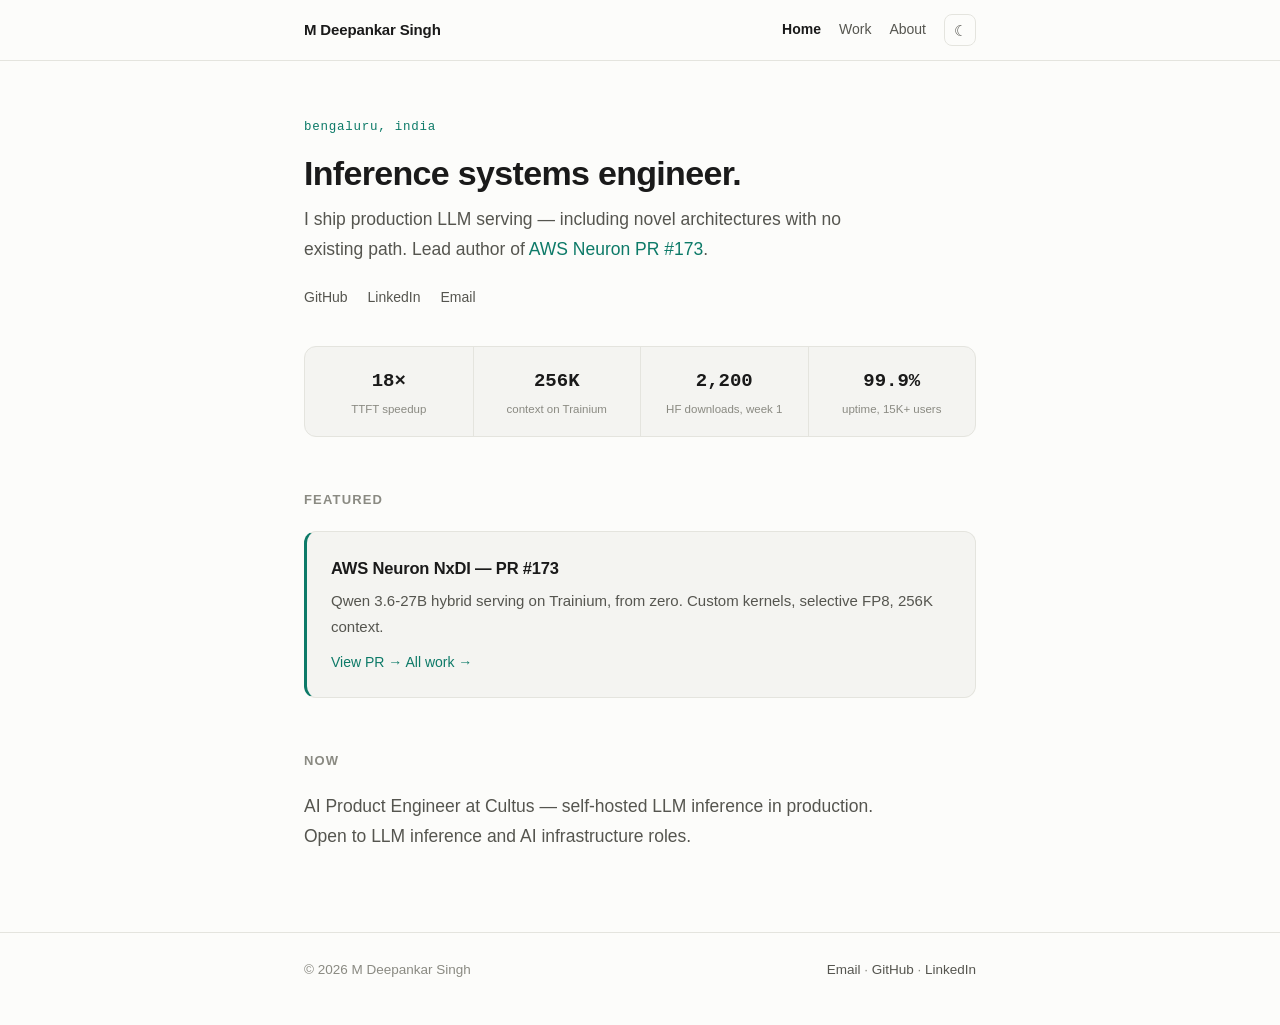
==== index.html @ c14ee19c "Add files via upload" ====
<!DOCTYPE html>
<html lang="en">
<head>
<meta charset="UTF-8">
<meta name="viewport" content="width=device-width, initial-scale=1.0">
<title>M Deepankar Singh — Inference Systems Engineer</title>
<meta name="description" content="Inference systems engineer. Production LLM serving on AWS Trainium and NVIDIA GPUs.">
<link rel="stylesheet" href="styles.css">
<script src="theme.js"></script>
</head>
<body>

<nav>
  <div class="nav-inner">
    <a class="nav-name" href="index.html">M Deepankar Singh</a>
    <div class="nav-links">
      <a href="index.html" class="active">Home</a>
      <a href="work.html">Work</a>
      <a href="about.html">About</a>
      <button id="theme-toggle" type="button" aria-label="Toggle theme">☾</button>
    </div>
  </div>
</nav>

<main>
  <div class="wrap">

    <div class="section">
      <div class="kicker">bengaluru, india</div>
      <h1>Inference systems engineer.</h1>
      <p class="lede">
        I ship production LLM serving — including novel architectures with no existing path.
        Lead author of <a href="https://github.com/aws-neuron/neuronx-distributed-inference/pull/173" target="_blank" rel="noopener">AWS Neuron PR #173</a>.
      </p>
      <div class="contact-row">
        <a href="https://github.com/m-deepankar-singh" target="_blank" rel="noopener">GitHub</a>
        <a href="https://linkedin.com/in/m-deepankar-singh" target="_blank" rel="noopener">LinkedIn</a>
        <a href="mailto:singh.deepankar39@gmail.com">Email</a>
      </div>

      <div class="metrics">
        <div class="metric"><span class="num">18×</span><span class="label">TTFT speedup</span></div>
        <div class="metric"><span class="num">256K</span><span class="label">context on Trainium</span></div>
        <div class="metric"><span class="num">2,200</span><span class="label">HF downloads, week 1</span></div>
        <div class="metric"><span class="num">99.9%</span><span class="label">uptime, 15K+ users</span></div>
      </div>
    </div>

    <div class="section">
      <h2>Featured</h2>
      <div class="feature">
        <h3>AWS Neuron NxDI — PR #173</h3>
        <p>
          Qwen 3.6-27B hybrid serving on Trainium, from zero. Custom kernels, selective FP8, 256K context.
        </p>
        <div class="links">
          <a href="https://github.com/aws-neuron/neuronx-distributed-inference/pull/173" target="_blank" rel="noopener">View PR →</a>
          <a href="work.html">All work →</a>
        </div>
      </div>
    </div>

    <div class="section">
      <h2>Now</h2>
      <p class="lede">
        AI Product Engineer at Cultus — self-hosted LLM inference in production.
        Open to LLM inference and AI infrastructure roles.
      </p>
    </div>

  </div>
</main>

<footer>
  <div class="wrap">
    <span>© 2026 M Deepankar Singh</span>
    <span><a href="mailto:singh.deepankar39@gmail.com">Email</a> · <a href="https://github.com/m-deepankar-singh" target="_blank" rel="noopener">GitHub</a> · <a href="https://linkedin.com/in/m-deepankar-singh" target="_blank" rel="noopener">LinkedIn</a></span>
  </div>
</footer>

</body>
</html>
---- styles.css ----
/* ---------- tokens ---------- */
:root {
  --bg: #fcfcfa;
  --bg-soft: #f4f4f1;
  --text: #1a1a1a;
  --text-dim: #55554f;
  --text-faint: #8a8a82;
  --line: #e4e4de;
  --accent: #0d7a68;
  --accent-soft: rgba(13, 122, 104, 0.08);
  --mono: ui-monospace, "SF Mono", SFMono-Regular, Menlo, Consolas, monospace;
  --sans: -apple-system, BlinkMacSystemFont, "Segoe UI", Inter, Roboto, Helvetica, Arial, sans-serif;
  --maxw: 720px;
}
[data-theme="dark"] {
  --bg: #101210;
  --bg-soft: #181b18;
  --text: #e8eae6;
  --text-dim: #a3a89f;
  --text-faint: #6d726a;
  --line: #262a26;
  --accent: #5eead4;
  --accent-soft: rgba(94, 234, 212, 0.08);
}

/* ---------- base ---------- */
* { margin: 0; padding: 0; box-sizing: border-box; }
html { scroll-behavior: smooth; }
body {
  background: var(--bg);
  color: var(--text);
  font-family: var(--sans);
  font-size: 16px;
  line-height: 1.7;
  -webkit-font-smoothing: antialiased;
  transition: background 0.25s ease, color 0.25s ease;
}
a { color: var(--accent); text-decoration: none; }
a:hover { text-decoration: underline; text-underline-offset: 3px; }
.wrap { max-width: var(--maxw); margin: 0 auto; padding: 0 24px; }

/* ---------- nav ---------- */
nav {
  position: sticky; top: 0; z-index: 10;
  background: color-mix(in srgb, var(--bg) 88%, transparent);
  backdrop-filter: blur(8px);
  border-bottom: 1px solid var(--line);
}
.nav-inner {
  max-width: var(--maxw); margin: 0 auto; padding: 14px 24px;
  display: flex; align-items: center; gap: 20px;
}
.nav-name {
  font-weight: 650; color: var(--text); letter-spacing: -0.01em;
  margin-right: auto; font-size: 15px;
}
.nav-name:hover { text-decoration: none; color: var(--accent); }
.nav-links { display: flex; gap: 18px; align-items: center; }
.nav-links a {
  color: var(--text-dim); font-size: 14px;
}
.nav-links a:hover { color: var(--text); text-decoration: none; }
.nav-links a.active { color: var(--text); font-weight: 550; }

/* theme toggle */
#theme-toggle {
  background: none; border: 1px solid var(--line); border-radius: 8px;
  width: 32px; height: 32px; cursor: pointer;
  display: inline-flex; align-items: center; justify-content: center;
  color: var(--text-dim); font-size: 15px; line-height: 1;
  transition: border-color 0.15s ease, color 0.15s ease;
}
#theme-toggle:hover { border-color: var(--text-faint); color: var(--text); }

/* ---------- structure ---------- */
main { padding: 56px 0 80px; }
.section { margin-top: 52px; }
.section:first-child { margin-top: 0; }

h1 {
  font-size: clamp(26px, 5vw, 34px);
  font-weight: 700; letter-spacing: -0.02em; line-height: 1.25;
  margin-bottom: 10px;
}
h2 {
  font-size: 13px; font-weight: 600; text-transform: uppercase;
  letter-spacing: 0.09em; color: var(--text-faint); margin-bottom: 20px;
}
h3 { font-size: 16.5px; font-weight: 650; letter-spacing: -0.01em; }
p { color: var(--text-dim); }
.lede { font-size: 17.5px; color: var(--text-dim); max-width: 60ch; }
.lede b, .lede strong { color: var(--text); font-weight: 600; }

/* ---------- home hero ---------- */
.kicker {
  font-family: var(--mono); font-size: 12.5px; color: var(--accent);
  letter-spacing: 0.06em; margin-bottom: 14px;
}
.contact-row {
  display: flex; flex-wrap: wrap; gap: 8px 20px; margin-top: 22px;
  font-size: 14px;
}
.contact-row a, .contact-row span { color: var(--text-dim); }
.contact-row a:hover { color: var(--accent); }

/* metrics */
.metrics {
  display: grid; grid-template-columns: repeat(4, 1fr);
  border: 1px solid var(--line); border-radius: 12px; overflow: hidden;
  margin-top: 36px; background: var(--bg-soft);
}
.metric { padding: 18px 12px; text-align: center; border-left: 1px solid var(--line); }
.metric:first-child { border-left: none; }
.metric .num { font-family: var(--mono); font-size: 19px; font-weight: 700; color: var(--text); display: block; }
.metric .label { font-size: 11.5px; color: var(--text-faint); margin-top: 4px; display: block; line-height: 1.45; }

/* ---------- cards / items ---------- */
.item { padding: 22px 0; border-top: 1px solid var(--line); }
.item:last-child { border-bottom: 1px solid var(--line); }
.item-head { display: flex; justify-content: space-between; align-items: baseline; gap: 16px; flex-wrap: wrap; }
.item-meta { font-family: var(--mono); font-size: 12px; color: var(--text-faint); white-space: nowrap; }
.item p { margin-top: 8px; font-size: 15px; }
.item .links { margin-top: 10px; font-size: 14px; display: flex; gap: 16px; flex-wrap: wrap; }

.tags { display: flex; flex-wrap: wrap; gap: 6px; margin-top: 12px; }
.tag {
  font-family: var(--mono); font-size: 11.5px; color: var(--text-dim);
  background: var(--accent-soft); border-radius: 999px; padding: 3px 10px;
}

/* highlight card on home */
.feature {
  border: 1px solid var(--line); border-left: 3px solid var(--accent);
  border-radius: 12px; padding: 22px 24px; background: var(--bg-soft);
  margin-top: 8px;
}
.feature h3 { margin-bottom: 6px; }
.feature p { font-size: 15px; }
.feature .links { margin-top: 12px; font-size: 14px; }

/* skills */
.skill-block { margin-bottom: 18px; }
.skill-block .g {
  font-family: var(--mono); font-size: 12px; color: var(--accent);
  margin-bottom: 6px; letter-spacing: 0.04em;
}
.skill-block p { font-size: 14.5px; }

/* footer */
footer {
  border-top: 1px solid var(--line); padding: 26px 0 44px;
  font-size: 13.5px; color: var(--text-faint);
}
footer .wrap { display: flex; justify-content: space-between; flex-wrap: wrap; gap: 10px; }
footer a { color: var(--text-dim); }

/* next-page link */
.next {
  margin-top: 48px; font-size: 15px;
}

/* ---------- responsive ---------- */
@media (max-width: 640px) {
  .metrics { grid-template-columns: 1fr 1fr; }
  .metric:nth-child(3) { border-left: none; }
  .metric:nth-child(n+3) { border-top: 1px solid var(--line); }
  .nav-links { gap: 14px; }
  .nav-links a { font-size: 13.5px; }
  main { padding: 40px 0 64px; }
}
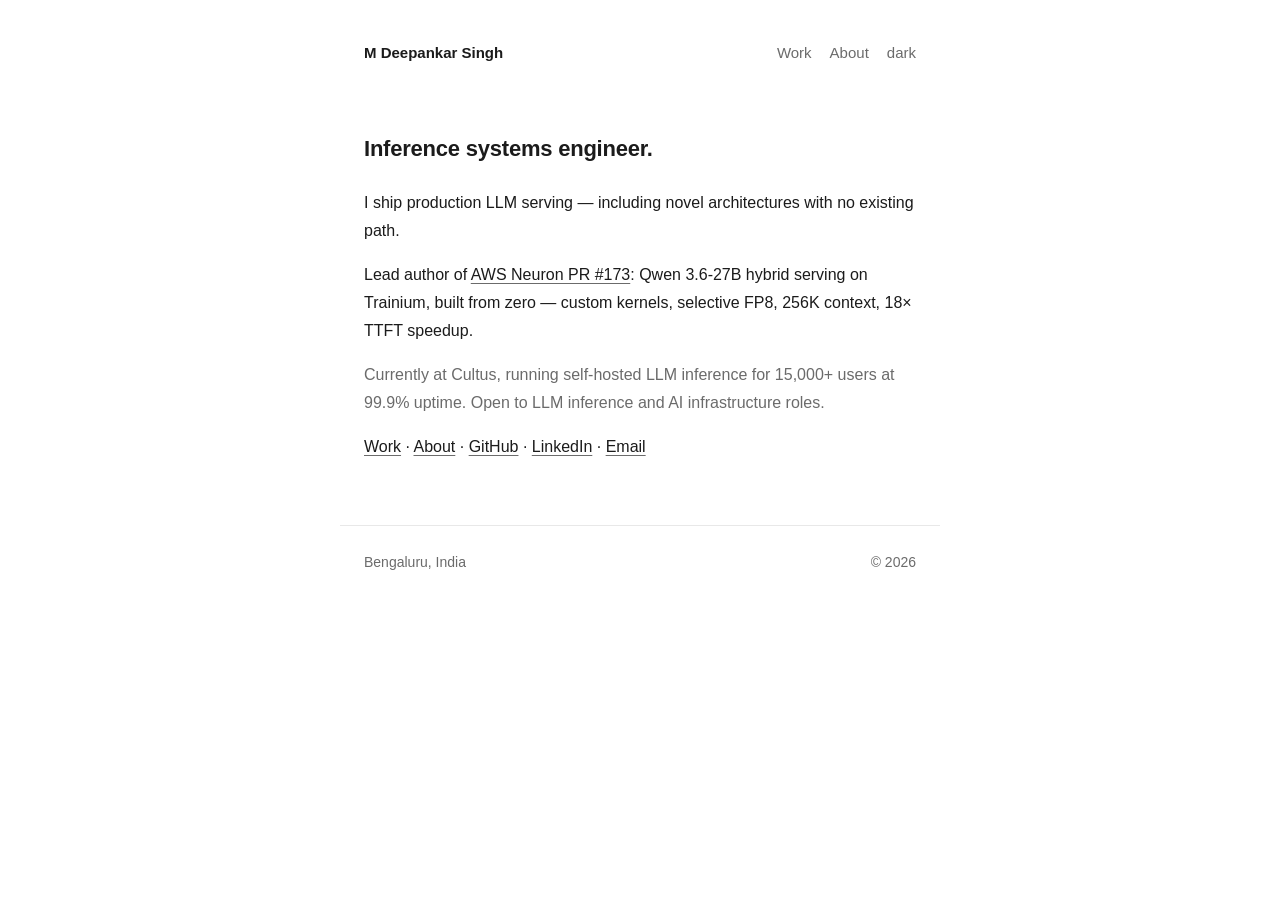
==== commit bbffd56f: "Ultra-minimal redesign" ====
--- a/index.html
+++ b/index.html
@@ -3,7 +3,7 @@
 <head>
 <meta charset="UTF-8">
 <meta name="viewport" content="width=device-width, initial-scale=1.0">
-<title>M Deepankar Singh — Inference Systems Engineer</title>
+<title>M Deepankar Singh</title>
 <meta name="description" content="Inference systems engineer. Production LLM serving on AWS Trainium and NVIDIA GPUs.">
 <link rel="stylesheet" href="styles.css">
 <script src="theme.js"></script>
@@ -14,10 +14,9 @@
   <div class="nav-inner">
     <a class="nav-name" href="index.html">M Deepankar Singh</a>
     <div class="nav-links">
-      <a href="index.html" class="active">Home</a>
       <a href="work.html">Work</a>
       <a href="about.html">About</a>
-      <button id="theme-toggle" type="button" aria-label="Toggle theme">☾</button>
+      <button id="theme-toggle" type="button">dark</button>
     </div>
   </div>
 </nav>
@@ -25,56 +24,37 @@
 <main>
   <div class="wrap">
 
-    <div class="section">
-      <div class="kicker">bengaluru, india</div>
-      <h1>Inference systems engineer.</h1>
-      <p class="lede">
-        I ship production LLM serving — including novel architectures with no existing path.
-        Lead author of <a href="https://github.com/aws-neuron/neuronx-distributed-inference/pull/173" target="_blank" rel="noopener">AWS Neuron PR #173</a>.
-      </p>
-      <div class="contact-row">
-        <a href="https://github.com/m-deepankar-singh" target="_blank" rel="noopener">GitHub</a>
-        <a href="https://linkedin.com/in/m-deepankar-singh" target="_blank" rel="noopener">LinkedIn</a>
-        <a href="mailto:singh.deepankar39@gmail.com">Email</a>
-      </div>
+    <h1>Inference systems engineer.</h1>
 
-      <div class="metrics">
-        <div class="metric"><span class="num">18×</span><span class="label">TTFT speedup</span></div>
-        <div class="metric"><span class="num">256K</span><span class="label">context on Trainium</span></div>
-        <div class="metric"><span class="num">2,200</span><span class="label">HF downloads, week 1</span></div>
-        <div class="metric"><span class="num">99.9%</span><span class="label">uptime, 15K+ users</span></div>
-      </div>
-    </div>
+    <p>
+      I ship production LLM serving — including novel architectures with no existing path.
+    </p>
 
-    <div class="section">
-      <h2>Featured</h2>
-      <div class="feature">
-        <h3>AWS Neuron NxDI — PR #173</h3>
-        <p>
-          Qwen 3.6-27B hybrid serving on Trainium, from zero. Custom kernels, selective FP8, 256K context.
-        </p>
-        <div class="links">
-          <a href="https://github.com/aws-neuron/neuronx-distributed-inference/pull/173" target="_blank" rel="noopener">View PR →</a>
-          <a href="work.html">All work →</a>
-        </div>
-      </div>
-    </div>
+    <p>
+      Lead author of <a href="https://github.com/aws-neuron/neuronx-distributed-inference/pull/173" target="_blank" rel="noopener">AWS Neuron PR&nbsp;#173</a>:
+      Qwen 3.6-27B hybrid serving on Trainium, built from zero — custom kernels, selective FP8,
+      256K context, 18× TTFT speedup.
+    </p>
 
-    <div class="section">
-      <h2>Now</h2>
-      <p class="lede">
-        AI Product Engineer at Cultus — self-hosted LLM inference in production.
-        Open to LLM inference and AI infrastructure roles.
-      </p>
-    </div>
+    <p class="dim">
+      Currently at Cultus, running self-hosted LLM inference for 15,000+ users at 99.9% uptime.
+      Open to LLM inference and AI infrastructure roles.
+    </p>
+
+    <p>
+      <a href="work.html">Work</a> · <a href="about.html">About</a> ·
+      <a href="https://github.com/m-deepankar-singh" target="_blank" rel="noopener">GitHub</a> ·
+      <a href="https://linkedin.com/in/m-deepankar-singh" target="_blank" rel="noopener">LinkedIn</a> ·
+      <a href="mailto:singh.deepankar39@gmail.com">Email</a>
+    </p>
 
   </div>
 </main>
 
 <footer>
   <div class="wrap">
-    <span>© 2026 M Deepankar Singh</span>
-    <span><a href="mailto:singh.deepankar39@gmail.com">Email</a> · <a href="https://github.com/m-deepankar-singh" target="_blank" rel="noopener">GitHub</a> · <a href="https://linkedin.com/in/m-deepankar-singh" target="_blank" rel="noopener">LinkedIn</a></span>
+    <span>Bengaluru, India</span>
+    <span>© 2026</span>
   </div>
 </footer>
 
--- a/styles.css
+++ b/styles.css
@@ -1,170 +1,96 @@
-/* ---------- tokens ---------- */
+/* tokens */
 :root {
-  --bg: #fcfcfa;
-  --bg-soft: #f4f4f1;
-  --text: #1a1a1a;
-  --text-dim: #55554f;
-  --text-faint: #8a8a82;
-  --line: #e4e4de;
-  --accent: #0d7a68;
-  --accent-soft: rgba(13, 122, 104, 0.08);
-  --mono: ui-monospace, "SF Mono", SFMono-Regular, Menlo, Consolas, monospace;
-  --sans: -apple-system, BlinkMacSystemFont, "Segoe UI", Inter, Roboto, Helvetica, Arial, sans-serif;
-  --maxw: 720px;
+  --bg: #ffffff;
+  --text: #1b1b1b;
+  --dim: #6b6b6b;
+  --line: #e8e8e8;
+  --link: #1b1b1b;
 }
 [data-theme="dark"] {
-  --bg: #101210;
-  --bg-soft: #181b18;
-  --text: #e8eae6;
-  --text-dim: #a3a89f;
-  --text-faint: #6d726a;
-  --line: #262a26;
-  --accent: #5eead4;
-  --accent-soft: rgba(94, 234, 212, 0.08);
+  --bg: #121212;
+  --text: #e6e6e6;
+  --dim: #8f8f8f;
+  --line: #2a2a2a;
+  --link: #e6e6e6;
 }
 
-/* ---------- base ---------- */
+/* base */
 * { margin: 0; padding: 0; box-sizing: border-box; }
-html { scroll-behavior: smooth; }
 body {
   background: var(--bg);
   color: var(--text);
-  font-family: var(--sans);
+  font-family: -apple-system, BlinkMacSystemFont, "Segoe UI", Helvetica, Arial, sans-serif;
   font-size: 16px;
-  line-height: 1.7;
+  line-height: 1.75;
   -webkit-font-smoothing: antialiased;
-  transition: background 0.25s ease, color 0.25s ease;
+  transition: background 0.2s ease, color 0.2s ease;
 }
-a { color: var(--accent); text-decoration: none; }
-a:hover { text-decoration: underline; text-underline-offset: 3px; }
-.wrap { max-width: var(--maxw); margin: 0 auto; padding: 0 24px; }
+.wrap { max-width: 600px; margin: 0 auto; padding: 0 24px; }
 
-/* ---------- nav ---------- */
-nav {
-  position: sticky; top: 0; z-index: 10;
-  background: color-mix(in srgb, var(--bg) 88%, transparent);
-  backdrop-filter: blur(8px);
-  border-bottom: 1px solid var(--line);
+a {
+  color: var(--link);
+  text-decoration: underline;
+  text-decoration-color: var(--dim);
+  text-underline-offset: 3px;
+  text-decoration-thickness: 1px;
 }
+a:hover { text-decoration-color: var(--text); }
+
+/* nav */
+nav { padding: 40px 0 0; }
 .nav-inner {
-  max-width: var(--maxw); margin: 0 auto; padding: 14px 24px;
-  display: flex; align-items: center; gap: 20px;
+  max-width: 600px; margin: 0 auto; padding: 0 24px;
+  display: flex; align-items: baseline; gap: 20px;
+  font-size: 15px;
 }
-.nav-name {
-  font-weight: 650; color: var(--text); letter-spacing: -0.01em;
-  margin-right: auto; font-size: 15px;
+.nav-name { font-weight: 600; margin-right: auto; text-decoration: none; }
+.nav-name:hover { text-decoration: underline; }
+.nav-links { display: flex; gap: 18px; align-items: baseline; }
+.nav-links a { color: var(--dim); text-decoration: none; }
+.nav-links a:hover { color: var(--text); }
+.nav-links a.active { color: var(--text); }
+#theme-toggle {
+  background: none; border: none; cursor: pointer;
+  color: var(--dim); font-size: 15px; font-family: inherit;
+  padding: 0;
 }
-.nav-name:hover { text-decoration: none; color: var(--accent); }
-.nav-links { display: flex; gap: 18px; align-items: center; }
-.nav-links a {
-  color: var(--text-dim); font-size: 14px;
+#theme-toggle:hover { color: var(--text); }
+
+/* structure */
+main { padding: 64px 0 48px; }
+h1 { font-size: 22px; font-weight: 650; margin-bottom: 20px; letter-spacing: -0.01em; }
+h2 {
+  font-size: 15px; font-weight: 650; margin: 44px 0 12px;
 }
-.nav-links a:hover { color: var(--text); text-decoration: none; }
-.nav-links a.active { color: var(--text); font-weight: 550; }
+p { margin-bottom: 16px; }
+p.dim, .dim { color: var(--dim); }
 
-/* theme toggle */
-#theme-toggle {
-  background: none; border: 1px solid var(--line); border-radius: 8px;
-  width: 32px; height: 32px; cursor: pointer;
-  display: inline-flex; align-items: center; justify-content: center;
-  color: var(--text-dim); font-size: 15px; line-height: 1;
-  transition: border-color 0.15s ease, color 0.15s ease;
-}
-#theme-toggle:hover { border-color: var(--text-faint); color: var(--text); }
+ul { list-style: none; }
+li { margin-bottom: 14px; }
+li .meta { color: var(--dim); font-size: 14px; }
 
-/* ---------- structure ---------- */
-main { padding: 56px 0 80px; }
-.section { margin-top: 52px; }
-.section:first-child { margin-top: 0; }
+hr { border: none; border-top: 1px solid var(--line); margin: 40px 0; }
 
-h1 {
-  font-size: clamp(26px, 5vw, 34px);
-  font-weight: 700; letter-spacing: -0.02em; line-height: 1.25;
-  margin-bottom: 10px;
-}
-h2 {
-  font-size: 13px; font-weight: 600; text-transform: uppercase;
-  letter-spacing: 0.09em; color: var(--text-faint); margin-bottom: 20px;
-}
-h3 { font-size: 16.5px; font-weight: 650; letter-spacing: -0.01em; }
-p { color: var(--text-dim); }
-.lede { font-size: 17.5px; color: var(--text-dim); max-width: 60ch; }
-.lede b, .lede strong { color: var(--text); font-weight: 600; }
-
-/* ---------- home hero ---------- */
-.kicker {
-  font-family: var(--mono); font-size: 12.5px; color: var(--accent);
-  letter-spacing: 0.06em; margin-bottom: 14px;
-}
-.contact-row {
-  display: flex; flex-wrap: wrap; gap: 8px 20px; margin-top: 22px;
-  font-size: 14px;
-}
-.contact-row a, .contact-row span { color: var(--text-dim); }
-.contact-row a:hover { color: var(--accent); }
-
-/* metrics */
-.metrics {
-  display: grid; grid-template-columns: repeat(4, 1fr);
-  border: 1px solid var(--line); border-radius: 12px; overflow: hidden;
-  margin-top: 36px; background: var(--bg-soft);
-}
-.metric { padding: 18px 12px; text-align: center; border-left: 1px solid var(--line); }
-.metric:first-child { border-left: none; }
-.metric .num { font-family: var(--mono); font-size: 19px; font-weight: 700; color: var(--text); display: block; }
-.metric .label { font-size: 11.5px; color: var(--text-faint); margin-top: 4px; display: block; line-height: 1.45; }
-
-/* ---------- cards / items ---------- */
-.item { padding: 22px 0; border-top: 1px solid var(--line); }
-.item:last-child { border-bottom: 1px solid var(--line); }
-.item-head { display: flex; justify-content: space-between; align-items: baseline; gap: 16px; flex-wrap: wrap; }
-.item-meta { font-family: var(--mono); font-size: 12px; color: var(--text-faint); white-space: nowrap; }
-.item p { margin-top: 8px; font-size: 15px; }
-.item .links { margin-top: 10px; font-size: 14px; display: flex; gap: 16px; flex-wrap: wrap; }
-
-.tags { display: flex; flex-wrap: wrap; gap: 6px; margin-top: 12px; }
-.tag {
-  font-family: var(--mono); font-size: 11.5px; color: var(--text-dim);
-  background: var(--accent-soft); border-radius: 999px; padding: 3px 10px;
-}
-
-/* highlight card on home */
-.feature {
-  border: 1px solid var(--line); border-left: 3px solid var(--accent);
-  border-radius: 12px; padding: 22px 24px; background: var(--bg-soft);
-  margin-top: 8px;
-}
-.feature h3 { margin-bottom: 6px; }
-.feature p { font-size: 15px; }
-.feature .links { margin-top: 12px; font-size: 14px; }
-
-/* skills */
-.skill-block { margin-bottom: 18px; }
-.skill-block .g {
-  font-family: var(--mono); font-size: 12px; color: var(--accent);
-  margin-bottom: 6px; letter-spacing: 0.04em;
-}
-.skill-block p { font-size: 14.5px; }
+/* work / experience entries */
+.entry { margin-bottom: 28px; }
+.entry h3 { font-size: 16px; font-weight: 650; display: inline; }
+.entry .meta { color: var(--dim); font-size: 14px; margin-left: 8px; }
+.entry p { margin: 4px 0 0; color: var(--dim); }
+.entry p b { color: var(--text); font-weight: 500; }
 
 /* footer */
-footer {
-  border-top: 1px solid var(--line); padding: 26px 0 44px;
-  font-size: 13.5px; color: var(--text-faint);
+footer { padding: 0 0 64px; }
+footer .wrap {
+  border-top: 1px solid var(--line);
+  padding-top: 24px;
+  font-size: 14px; color: var(--dim);
+  display: flex; justify-content: space-between; flex-wrap: wrap; gap: 8px;
 }
-footer .wrap { display: flex; justify-content: space-between; flex-wrap: wrap; gap: 10px; }
-footer a { color: var(--text-dim); }
+footer a { color: var(--dim); }
+footer a:hover { color: var(--text); }
 
-/* next-page link */
-.next {
-  margin-top: 48px; font-size: 15px;
+@media (max-width: 480px) {
+  nav { padding-top: 28px; }
+  main { padding: 48px 0 40px; }
+  .nav-links { gap: 14px; }
 }
-
-/* ---------- responsive ---------- */
-@media (max-width: 640px) {
-  .metrics { grid-template-columns: 1fr 1fr; }
-  .metric:nth-child(3) { border-left: none; }
-  .metric:nth-child(n+3) { border-top: 1px solid var(--line); }
-  .nav-links { gap: 14px; }
-  .nav-links a { font-size: 13.5px; }
-  main { padding: 40px 0 64px; }
-}
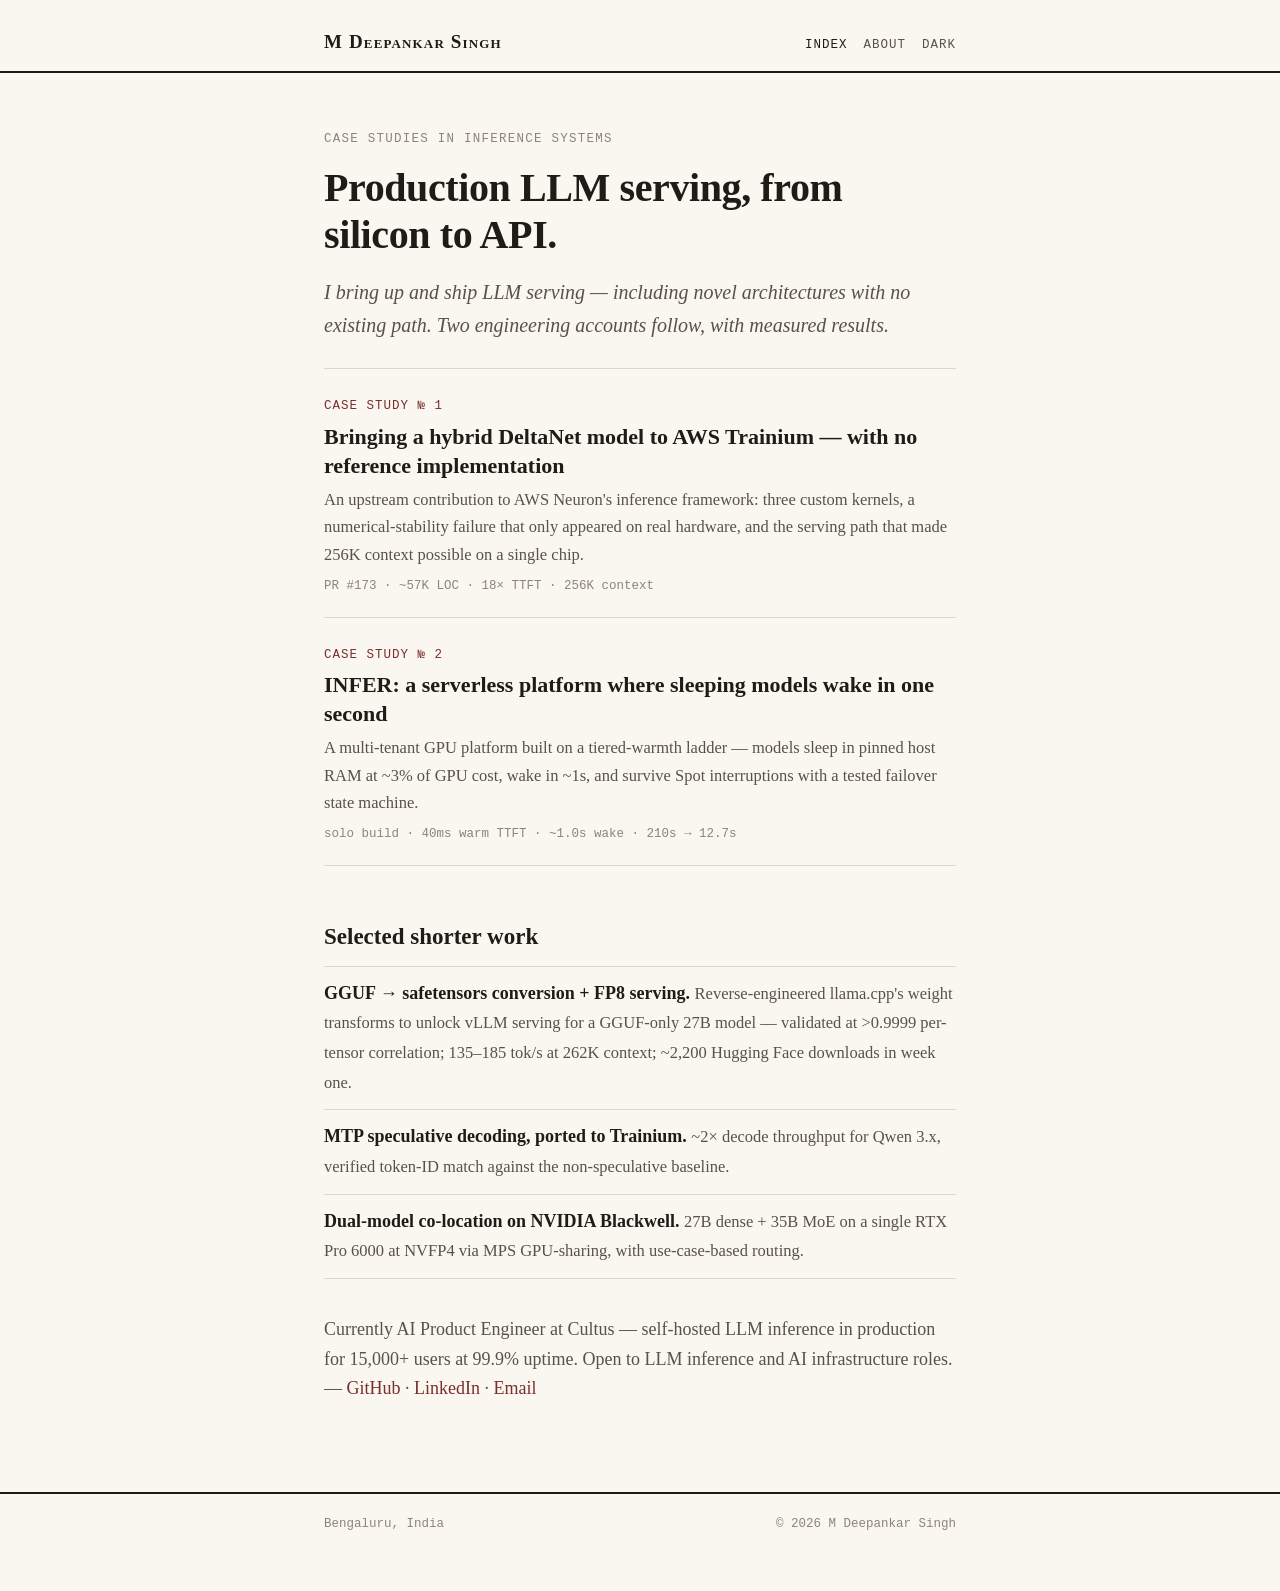
==== commit 782e0a75: "Add files via upload" ====
--- a/index.html
+++ b/index.html
@@ -3,46 +3,80 @@
 <head>
 <meta charset="UTF-8">
 <meta name="viewport" content="width=device-width, initial-scale=1.0">
-<title>M Deepankar Singh</title>
-<meta name="description" content="Inference systems engineer. Production LLM serving on AWS Trainium and NVIDIA GPUs.">
+<title>M Deepankar Singh — Inference Systems</title>
+<meta name="description" content="Inference systems engineer. Case studies in production LLM serving: AWS Trainium bring-up, multi-tenant GPU platforms, quantization.">
 <link rel="stylesheet" href="styles.css">
 <script src="theme.js"></script>
 </head>
 <body>
 
-<nav>
-  <div class="nav-inner">
-    <a class="nav-name" href="index.html">M Deepankar Singh</a>
-    <div class="nav-links">
-      <a href="work.html">Work</a>
+<header class="masthead">
+  <div class="masthead-inner">
+    <a class="name" href="index.html">M&nbsp;Deepankar&nbsp;Singh</a>
+    <nav>
+      <a href="index.html" class="active">Index</a>
       <a href="about.html">About</a>
-      <button id="theme-toggle" type="button">dark</button>
-    </div>
+      <button id="theme-toggle" type="button">Dark</button>
+    </nav>
   </div>
-</nav>
+</header>
 
 <main>
   <div class="wrap">
 
-    <h1>Inference systems engineer.</h1>
-
-    <p>
-      I ship production LLM serving — including novel architectures with no existing path.
+    <div class="article-kicker">Case studies in inference systems</div>
+    <h1>Production LLM serving, from silicon to API.</h1>
+    <p class="cover-role">
+      I bring up and ship LLM serving — including novel architectures with no existing path.
+      Two engineering accounts follow, with measured results.
     </p>
 
-    <p>
-      Lead author of <a href="https://github.com/aws-neuron/neuronx-distributed-inference/pull/173" target="_blank" rel="noopener">AWS Neuron PR&nbsp;#173</a>:
-      Qwen 3.6-27B hybrid serving on Trainium, built from zero — custom kernels, selective FP8,
-      256K context, 18× TTFT speedup.
-    </p>
+    <div class="toc">
+      <a class="toc-item" href="deltanet-trainium.html">
+        <span class="toc-no">CASE STUDY № 1</span>
+        <div class="toc-title">Bringing a hybrid DeltaNet model to AWS Trainium — with no reference implementation</div>
+        <p class="toc-abs">
+          An upstream contribution to AWS Neuron's inference framework: three custom kernels,
+          a numerical-stability failure that only appeared on real hardware, and the serving
+          path that made 256K context possible on a single chip.
+        </p>
+        <div class="toc-stats">PR #173 · ~57K LOC · 18× TTFT · 256K context</div>
+      </a>
+      <a class="toc-item" href="infer.html">
+        <span class="toc-no">CASE STUDY № 2</span>
+        <div class="toc-title">INFER: a serverless platform where sleeping models wake in one second</div>
+        <p class="toc-abs">
+          A multi-tenant GPU platform built on a tiered-warmth ladder — models sleep in pinned
+          host RAM at ~3% of GPU cost, wake in ~1s, and survive Spot interruptions with a
+          tested failover state machine.
+        </p>
+        <div class="toc-stats">solo build · 40ms warm TTFT · ~1.0s wake · 210s → 12.7s</div>
+      </a>
+    </div>
 
-    <p class="dim">
-      Currently at Cultus, running self-hosted LLM inference for 15,000+ users at 99.9% uptime.
-      Open to LLM inference and AI infrastructure roles.
-    </p>
+    <h2 style="margin-top:56px">Selected shorter work</h2>
+    <ul class="brief-list">
+      <li>
+        <span class="t">GGUF → safetensors conversion + FP8 serving.</span>
+        <span class="d">Reverse-engineered llama.cpp's weight transforms to unlock vLLM serving for a
+        GGUF-only 27B model — validated at &gt;0.9999 per-tensor correlation; 135–185 tok/s at 262K context;
+        ~2,200 Hugging Face downloads in week one.</span>
+      </li>
+      <li>
+        <span class="t">MTP speculative decoding, ported to Trainium.</span>
+        <span class="d">~2× decode throughput for Qwen 3.x, verified token-ID match against the
+        non-speculative baseline.</span>
+      </li>
+      <li>
+        <span class="t">Dual-model co-location on NVIDIA Blackwell.</span>
+        <span class="d">27B dense + 35B MoE on a single RTX Pro 6000 at NVFP4 via MPS GPU-sharing,
+        with use-case-based routing.</span>
+      </li>
+    </ul>
 
-    <p>
-      <a href="work.html">Work</a> · <a href="about.html">About</a> ·
+    <p class="dim" style="margin-top:36px">
+      Currently AI Product Engineer at Cultus — self-hosted LLM inference in production for
+      15,000+ users at 99.9% uptime. Open to LLM inference and AI infrastructure roles. —
       <a href="https://github.com/m-deepankar-singh" target="_blank" rel="noopener">GitHub</a> ·
       <a href="https://linkedin.com/in/m-deepankar-singh" target="_blank" rel="noopener">LinkedIn</a> ·
       <a href="mailto:singh.deepankar39@gmail.com">Email</a>
@@ -54,7 +88,7 @@
 <footer>
   <div class="wrap">
     <span>Bengaluru, India</span>
-    <span>© 2026</span>
+    <span>© 2026 M Deepankar Singh</span>
   </div>
 </footer>
 
--- a/styles.css
+++ b/styles.css
@@ -1,96 +1,168 @@
-/* tokens */
+/* ---------- Technical Journal ---------- */
 :root {
-  --bg: #ffffff;
-  --text: #1b1b1b;
-  --dim: #6b6b6b;
-  --line: #e8e8e8;
-  --link: #1b1b1b;
+  --paper: #faf7f0;
+  --paper-2: #f3efe5;
+  --ink: #1f1c17;
+  --ink-2: #57524a;
+  --ink-3: #8b857a;
+  --rule: #ddd7c9;
+  --accent: #7a2e2e;            /* maroon — classic paper hyperlink */
+  --chart-accent: #2a78d6;      /* validated series-1, light */
+  --chart-mute: #aaa79b;
+  --chart-grid: #e3ded1;
+  --serif: "Charter", "Bitstream Charter", "Sitka Text", Cambria, Georgia, "Times New Roman", serif;
+  --mono: ui-monospace, "SF Mono", SFMono-Regular, Menlo, Consolas, monospace;
+  --sans: -apple-system, BlinkMacSystemFont, "Segoe UI", Helvetica, Arial, sans-serif;
 }
 [data-theme="dark"] {
-  --bg: #121212;
-  --text: #e6e6e6;
-  --dim: #8f8f8f;
-  --line: #2a2a2a;
-  --link: #e6e6e6;
+  --paper: #171511;
+  --paper-2: #1f1c17;
+  --ink: #e9e4d8;
+  --ink-2: #a8a294;
+  --ink-3: #746f63;
+  --rule: #33302a;
+  --accent: #d99a8a;
+  --chart-accent: #3987e5;      /* validated series-1, dark */
+  --chart-mute: #57534a;
+  --chart-grid: #2b2822;
 }
 
-/* base */
 * { margin: 0; padding: 0; box-sizing: border-box; }
+html { scroll-behavior: smooth; }
 body {
-  background: var(--bg);
-  color: var(--text);
-  font-family: -apple-system, BlinkMacSystemFont, "Segoe UI", Helvetica, Arial, sans-serif;
-  font-size: 16px;
-  line-height: 1.75;
+  background: var(--paper);
+  color: var(--ink);
+  font-family: var(--serif);
+  font-size: 18px;
+  line-height: 1.65;
   -webkit-font-smoothing: antialiased;
-  transition: background 0.2s ease, color 0.2s ease;
+  transition: background 0.25s ease, color 0.25s ease;
 }
-.wrap { max-width: 600px; margin: 0 auto; padding: 0 24px; }
+.wrap { max-width: 680px; margin: 0 auto; padding: 0 24px; }
 
-a {
-  color: var(--link);
-  text-decoration: underline;
-  text-decoration-color: var(--dim);
-  text-underline-offset: 3px;
-  text-decoration-thickness: 1px;
+a { color: var(--accent); text-decoration: none; }
+a:hover { text-decoration: underline; text-underline-offset: 3px; }
+
+/* ---------- masthead ---------- */
+.masthead { border-bottom: 2px solid var(--ink); }
+.masthead-inner {
+  max-width: 680px; margin: 0 auto; padding: 26px 24px 14px;
+  display: flex; align-items: baseline; gap: 18px;
 }
-a:hover { text-decoration-color: var(--text); }
+.masthead .name {
+  font-variant: small-caps; letter-spacing: 0.06em;
+  font-size: 19px; font-weight: 700; color: var(--ink);
+  margin-right: auto;
+}
+.masthead .name:hover { text-decoration: none; color: var(--accent); }
+.masthead nav { display: flex; gap: 16px; align-items: baseline; }
+.masthead nav a { font-family: var(--mono); font-size: 12.5px; color: var(--ink-2); text-transform: uppercase; letter-spacing: 0.08em; }
+.masthead nav a.active, .masthead nav a:hover { color: var(--ink); text-decoration: none; }
+#theme-toggle {
+  background: none; border: none; cursor: pointer; padding: 0;
+  font-family: var(--mono); font-size: 12.5px; color: var(--ink-2);
+  text-transform: uppercase; letter-spacing: 0.08em;
+}
+#theme-toggle:hover { color: var(--ink); }
 
-/* nav */
-nav { padding: 40px 0 0; }
-.nav-inner {
-  max-width: 600px; margin: 0 auto; padding: 0 24px;
-  display: flex; align-items: baseline; gap: 20px;
-  font-size: 15px;
+/* ---------- article ---------- */
+main { padding: 56px 0 72px; }
+
+.article-kicker {
+  font-family: var(--mono); font-size: 12.5px; color: var(--ink-3);
+  text-transform: uppercase; letter-spacing: 0.1em; margin-bottom: 14px;
 }
-.nav-name { font-weight: 600; margin-right: auto; text-decoration: none; }
-.nav-name:hover { text-decoration: underline; }
-.nav-links { display: flex; gap: 18px; align-items: baseline; }
-.nav-links a { color: var(--dim); text-decoration: none; }
-.nav-links a:hover { color: var(--text); }
-.nav-links a.active { color: var(--text); }
-#theme-toggle {
-  background: none; border: none; cursor: pointer;
-  color: var(--dim); font-size: 15px; font-family: inherit;
-  padding: 0;
+.article-kicker .no { color: var(--accent); }
+h1 {
+  font-size: clamp(30px, 5.4vw, 40px); line-height: 1.18;
+  font-weight: 700; letter-spacing: -0.01em; margin-bottom: 18px;
 }
-#theme-toggle:hover { color: var(--text); }
+.article-meta {
+  font-family: var(--mono); font-size: 13px; color: var(--ink-2);
+  padding-bottom: 22px; border-bottom: 1px solid var(--rule); margin-bottom: 30px;
+}
+.article-meta a { color: var(--ink-2); text-decoration: underline; text-underline-offset: 3px; }
+.article-meta a:hover { color: var(--accent); }
 
-/* structure */
-main { padding: 64px 0 48px; }
-h1 { font-size: 22px; font-weight: 650; margin-bottom: 20px; letter-spacing: -0.01em; }
+.abstract {
+  font-size: 19px; line-height: 1.6; color: var(--ink);
+  font-style: italic; margin-bottom: 36px;
+}
+.abstract b { font-style: normal; }
+
 h2 {
-  font-size: 15px; font-weight: 650; margin: 44px 0 12px;
+  font-size: 23px; font-weight: 700; margin: 46px 0 14px; line-height: 1.3;
 }
+h2 .sec-no { color: var(--accent); font-variant-numeric: tabular-nums; margin-right: 10px; }
 p { margin-bottom: 16px; }
-p.dim, .dim { color: var(--dim); }
+p.dim { color: var(--ink-2); }
+strong { font-weight: 700; }
 
-ul { list-style: none; }
-li { margin-bottom: 14px; }
-li .meta { color: var(--dim); font-size: 14px; }
+/* pull stat */
+.pull {
+  border-top: 1px solid var(--rule); border-bottom: 1px solid var(--rule);
+  padding: 18px 0; margin: 28px 0; text-align: center;
+}
+.pull .big { font-family: var(--sans); font-size: 44px; font-weight: 650; letter-spacing: -0.02em; display: block; line-height: 1.1; }
+.pull .cap { font-family: var(--mono); font-size: 12.5px; color: var(--ink-2); text-transform: uppercase; letter-spacing: 0.08em; margin-top: 6px; display: block; }
 
-hr { border: none; border-top: 1px solid var(--line); margin: 40px 0; }
+/* ---------- figures ---------- */
+figure { margin: 32px 0; }
+.fig-panel {
+  background: var(--paper-2); border: 1px solid var(--rule); border-radius: 4px;
+  padding: 20px 18px 12px;
+}
+figcaption {
+  font-family: var(--mono); font-size: 12.5px; color: var(--ink-2);
+  margin-top: 10px; line-height: 1.55;
+}
+figcaption .fig-no { color: var(--accent); }
+.fig-row { display: flex; gap: 20px; flex-wrap: wrap; }
+.fig-row > div { flex: 1; min-width: 240px; }
+.fig-title {
+  font-family: var(--mono); font-size: 12px; color: var(--ink-2);
+  margin-bottom: 8px; letter-spacing: 0.03em;
+}
+svg { display: block; width: 100%; height: auto; }
+svg text { font-family: var(--mono); }
 
-/* work / experience entries */
-.entry { margin-bottom: 28px; }
-.entry h3 { font-size: 16px; font-weight: 650; display: inline; }
-.entry .meta { color: var(--dim); font-size: 14px; margin-left: 8px; }
-.entry p { margin: 4px 0 0; color: var(--dim); }
-.entry p b { color: var(--text); font-weight: 500; }
+/* ---------- index (cover) ---------- */
+.cover-role { font-size: 20px; font-style: italic; color: var(--ink-2); margin-bottom: 26px; }
+.toc { margin: 10px 0 8px; }
+.toc-item {
+  display: block; padding: 20px 0; border-top: 1px solid var(--rule);
+  color: var(--ink); text-decoration: none;
+}
+.toc-item:last-child { border-bottom: 1px solid var(--rule); }
+.toc-item:hover { text-decoration: none; }
+.toc-item:hover .toc-title { color: var(--accent); }
+.toc-no { font-family: var(--mono); font-size: 12.5px; color: var(--accent); letter-spacing: 0.08em; }
+.toc-title { font-size: 22px; font-weight: 700; margin: 4px 0 6px; line-height: 1.3; }
+.toc-abs { color: var(--ink-2); font-size: 16.5px; margin: 0; }
+.toc-stats { font-family: var(--mono); font-size: 12.5px; color: var(--ink-3); margin-top: 8px; }
 
-/* footer */
-footer { padding: 0 0 64px; }
+.brief-list { list-style: none; }
+.brief-list li { padding: 12px 0; border-top: 1px solid var(--rule); }
+.brief-list li:last-child { border-bottom: 1px solid var(--rule); }
+.brief-list .t { font-weight: 700; }
+.brief-list .d { color: var(--ink-2); font-size: 16.5px; }
+
+/* ---------- footer ---------- */
+footer { border-top: 2px solid var(--ink); padding: 20px 0 56px; }
 footer .wrap {
-  border-top: 1px solid var(--line);
-  padding-top: 24px;
-  font-size: 14px; color: var(--dim);
   display: flex; justify-content: space-between; flex-wrap: wrap; gap: 8px;
+  font-family: var(--mono); font-size: 12.5px; color: var(--ink-3);
 }
-footer a { color: var(--dim); }
-footer a:hover { color: var(--text); }
+footer a { color: var(--ink-2); }
 
-@media (max-width: 480px) {
-  nav { padding-top: 28px; }
-  main { padding: 48px 0 40px; }
-  .nav-links { gap: 14px; }
+.next-article { margin-top: 52px; padding-top: 20px; border-top: 1px solid var(--rule); }
+.next-article .lbl { font-family: var(--mono); font-size: 12px; color: var(--ink-3); text-transform: uppercase; letter-spacing: 0.08em; }
+.next-article a { font-size: 19px; font-weight: 700; color: var(--ink); }
+.next-article a:hover { color: var(--accent); text-decoration: none; }
+
+@media (max-width: 540px) {
+  body { font-size: 17px; }
+  main { padding: 40px 0 56px; }
+  .masthead-inner { padding: 20px 24px 12px; }
+  .pull .big { font-size: 34px; }
 }
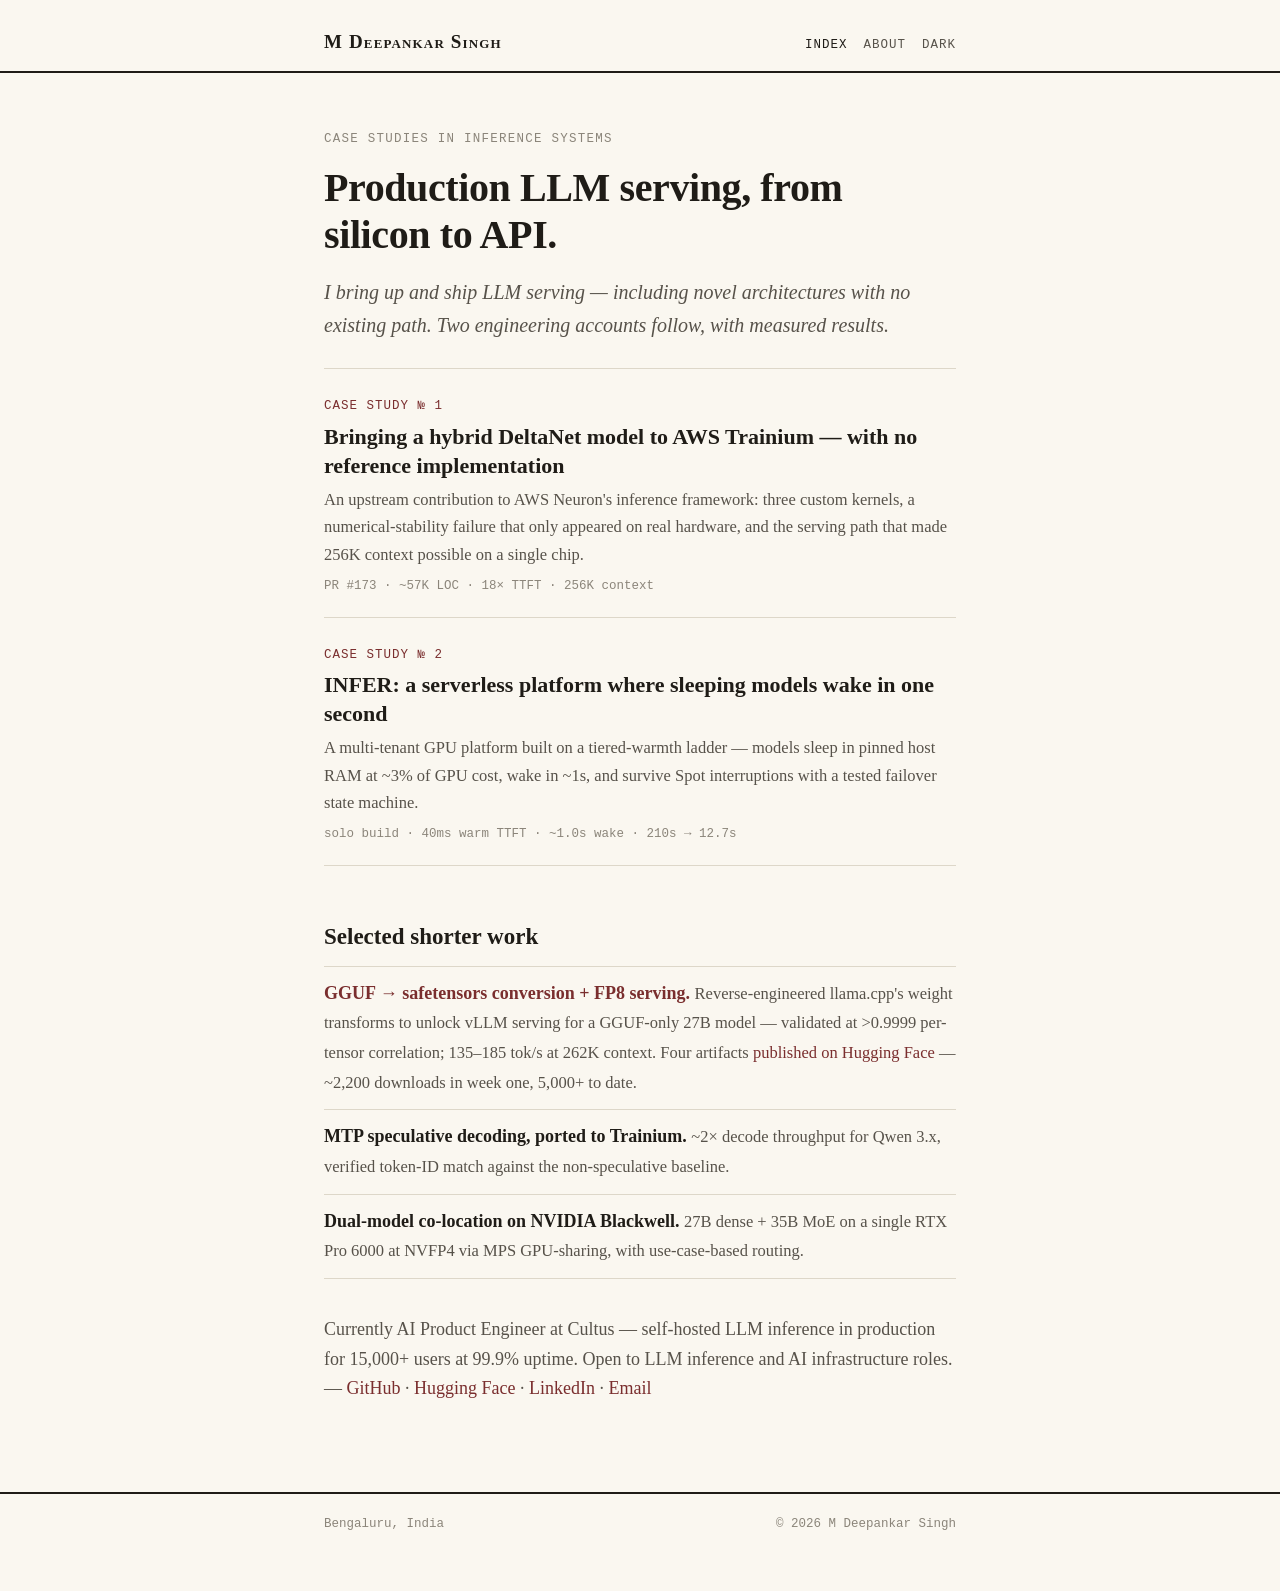
==== commit 6b766b09: "Add files via upload" ====
--- a/index.html
+++ b/index.html
@@ -57,10 +57,11 @@
     <h2 style="margin-top:56px">Selected shorter work</h2>
     <ul class="brief-list">
       <li>
-        <span class="t">GGUF → safetensors conversion + FP8 serving.</span>
+        <span class="t"><a href="https://huggingface.co/zeeksa/Qwen3.6-27B-Uncensored-HauhauCS-Aggressive-DFlash-GGUF" target="_blank" rel="noopener">GGUF → safetensors conversion + FP8 serving.</a></span>
         <span class="d">Reverse-engineered llama.cpp's weight transforms to unlock vLLM serving for a
-        GGUF-only 27B model — validated at &gt;0.9999 per-tensor correlation; 135–185 tok/s at 262K context;
-        ~2,200 Hugging Face downloads in week one.</span>
+        GGUF-only 27B model — validated at &gt;0.9999 per-tensor correlation; 135–185 tok/s at 262K context.
+        Four artifacts <a href="https://huggingface.co/zeeksa" target="_blank" rel="noopener">published on Hugging Face</a> —
+        ~2,200 downloads in week one, 5,000+ to date.</span>
       </li>
       <li>
         <span class="t">MTP speculative decoding, ported to Trainium.</span>
@@ -78,6 +79,7 @@
       Currently AI Product Engineer at Cultus — self-hosted LLM inference in production for
       15,000+ users at 99.9% uptime. Open to LLM inference and AI infrastructure roles. —
       <a href="https://github.com/m-deepankar-singh" target="_blank" rel="noopener">GitHub</a> ·
+      <a href="https://huggingface.co/zeeksa" target="_blank" rel="noopener">Hugging&nbsp;Face</a> ·
       <a href="https://linkedin.com/in/m-deepankar-singh" target="_blank" rel="noopener">LinkedIn</a> ·
       <a href="mailto:singh.deepankar39@gmail.com">Email</a>
     </p>
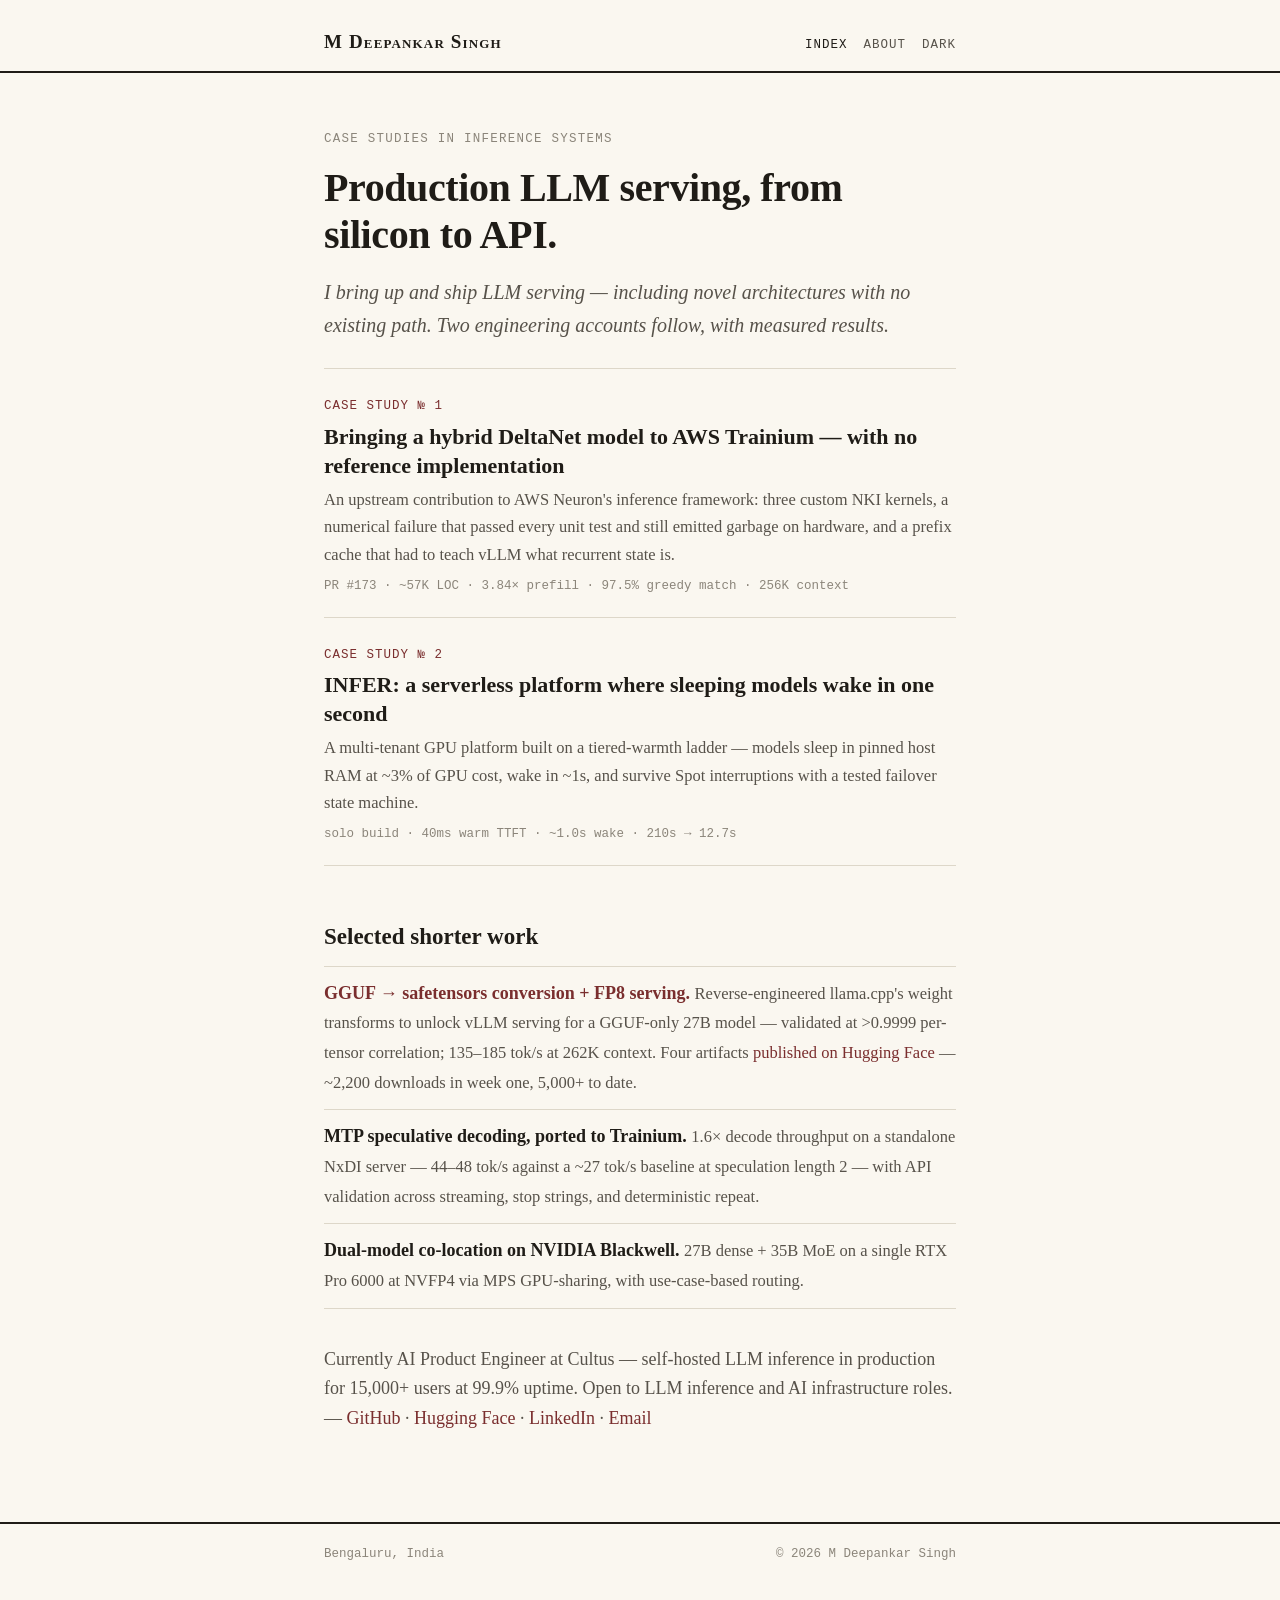
==== commit 9a3df4cc: "Fact-check case study #1 against Neuron implementation dossier" ====
--- a/index.html
+++ b/index.html
@@ -36,11 +36,11 @@
         <span class="toc-no">CASE STUDY № 1</span>
         <div class="toc-title">Bringing a hybrid DeltaNet model to AWS Trainium — with no reference implementation</div>
         <p class="toc-abs">
-          An upstream contribution to AWS Neuron's inference framework: three custom kernels,
-          a numerical-stability failure that only appeared on real hardware, and the serving
-          path that made 256K context possible on a single chip.
+          An upstream contribution to AWS Neuron's inference framework: three custom NKI kernels,
+          a numerical failure that passed every unit test and still emitted garbage on hardware,
+          and a prefix cache that had to teach vLLM what recurrent state is.
         </p>
-        <div class="toc-stats">PR #173 · ~57K LOC · 18× TTFT · 256K context</div>
+        <div class="toc-stats">PR #173 · ~57K LOC · 3.84× prefill · 97.5% greedy match · 256K context</div>
       </a>
       <a class="toc-item" href="infer.html">
         <span class="toc-no">CASE STUDY № 2</span>
@@ -65,8 +65,9 @@
       </li>
       <li>
         <span class="t">MTP speculative decoding, ported to Trainium.</span>
-        <span class="d">~2× decode throughput for Qwen 3.x, verified token-ID match against the
-        non-speculative baseline.</span>
+        <span class="d">1.6× decode throughput on a standalone NxDI server — 44–48 tok/s against a
+        ~27 tok/s baseline at speculation length 2 — with API validation across streaming,
+        stop strings, and deterministic repeat.</span>
       </li>
       <li>
         <span class="t">Dual-model co-location on NVIDIA Blackwell.</span>
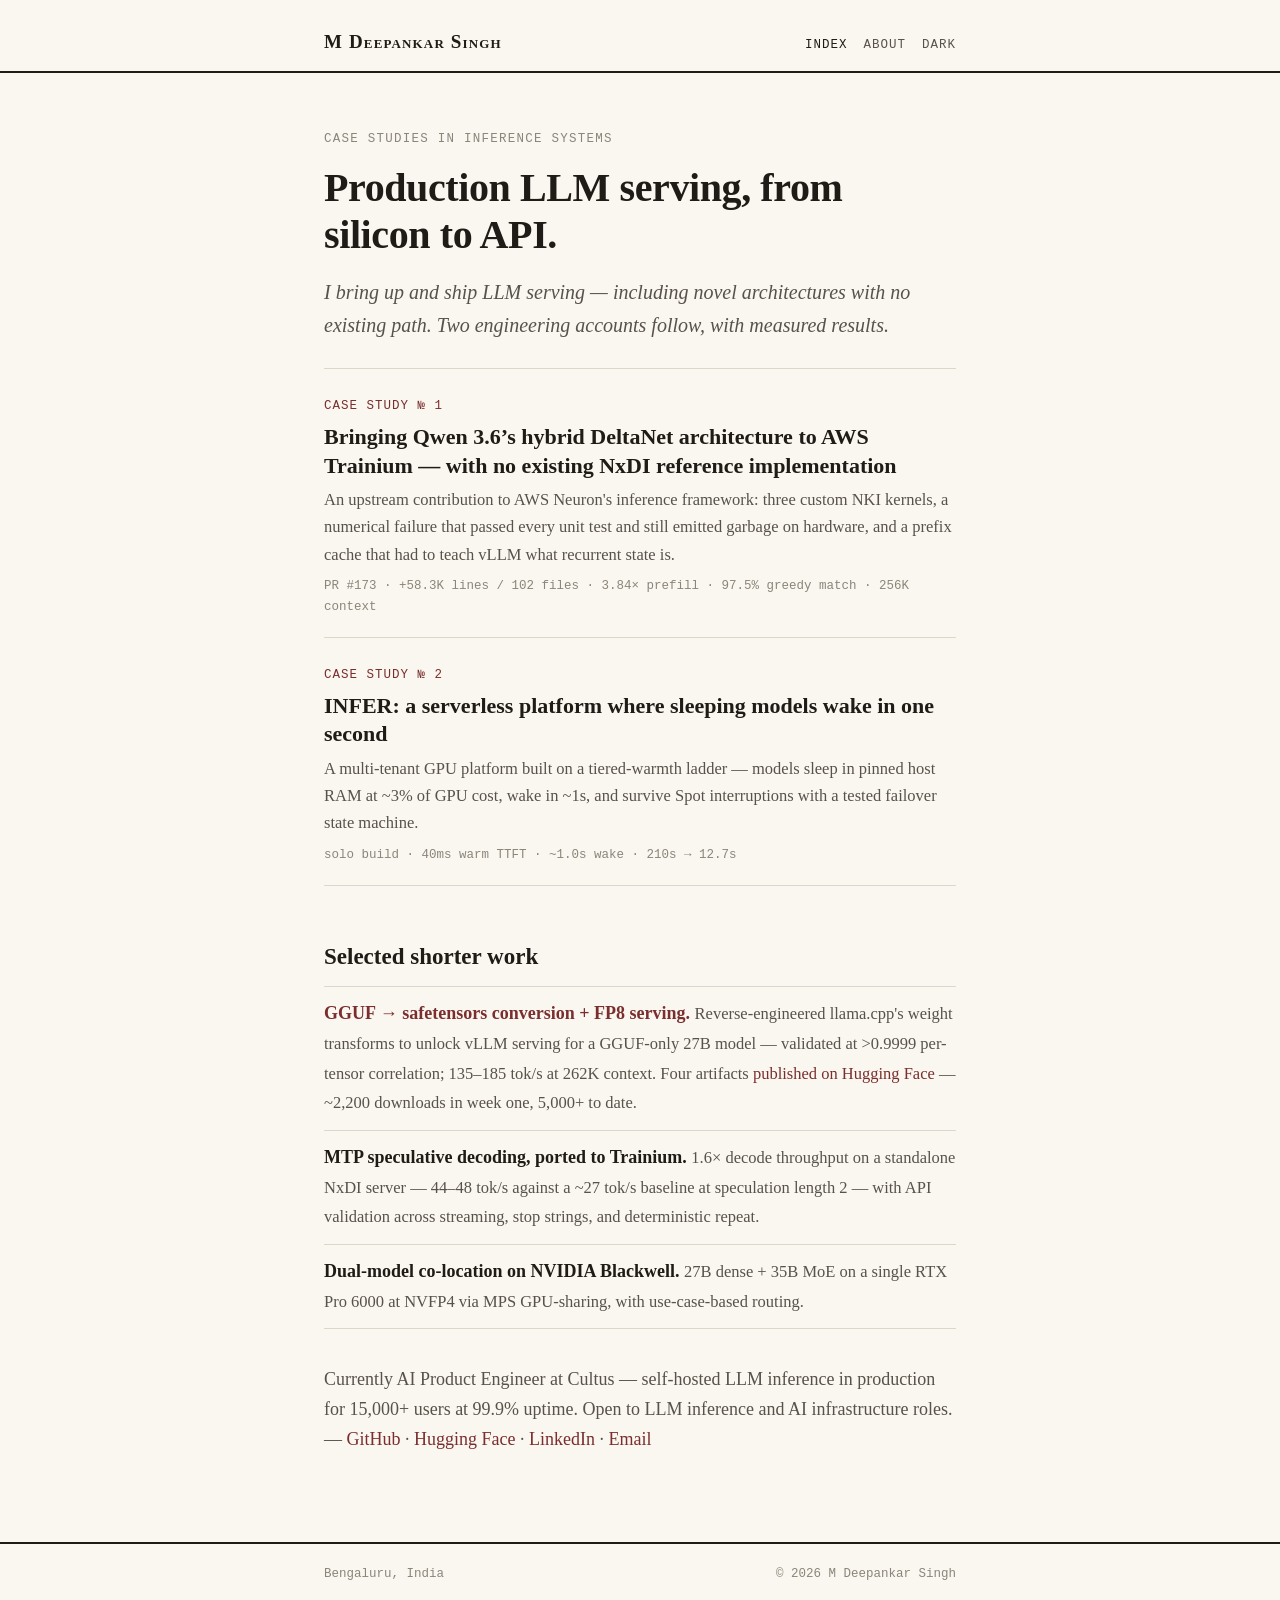
==== commit 084bc166: "Address review: mobile overflow fix, exact PR stats, evidence section, results box" ====
--- a/index.html
+++ b/index.html
@@ -34,13 +34,13 @@
     <div class="toc">
       <a class="toc-item" href="deltanet-trainium.html">
         <span class="toc-no">CASE STUDY № 1</span>
-        <div class="toc-title">Bringing a hybrid DeltaNet model to AWS Trainium — with no reference implementation</div>
+        <div class="toc-title">Bringing Qwen 3.6’s hybrid DeltaNet architecture to AWS Trainium — with no existing NxDI reference implementation</div>
         <p class="toc-abs">
           An upstream contribution to AWS Neuron's inference framework: three custom NKI kernels,
           a numerical failure that passed every unit test and still emitted garbage on hardware,
           and a prefix cache that had to teach vLLM what recurrent state is.
         </p>
-        <div class="toc-stats">PR #173 · ~57K LOC · 3.84× prefill · 97.5% greedy match · 256K context</div>
+        <div class="toc-stats">PR #173 · +58.3K lines / 102 files · 3.84× prefill · 97.5% greedy match · 256K context</div>
       </a>
       <a class="toc-item" href="infer.html">
         <span class="toc-no">CASE STUDY № 2</span>
--- a/styles.css
+++ b/styles.css
@@ -47,15 +47,15 @@
 .masthead { border-bottom: 2px solid var(--ink); }
 .masthead-inner {
   max-width: 680px; margin: 0 auto; padding: 26px 24px 14px;
-  display: flex; align-items: baseline; gap: 18px;
+  display: flex; align-items: baseline; gap: 10px 18px; flex-wrap: wrap;
 }
 .masthead .name {
   font-variant: small-caps; letter-spacing: 0.06em;
   font-size: 19px; font-weight: 700; color: var(--ink);
-  margin-right: auto;
+  margin-right: auto; min-width: 0;
 }
 .masthead .name:hover { text-decoration: none; color: var(--accent); }
-.masthead nav { display: flex; gap: 16px; align-items: baseline; }
+.masthead nav { display: flex; gap: 16px; align-items: baseline; flex-shrink: 0; }
 .masthead nav a { font-family: var(--mono); font-size: 12.5px; color: var(--ink-2); text-transform: uppercase; letter-spacing: 0.08em; }
 .masthead nav a.active, .masthead nav a:hover { color: var(--ink); text-decoration: none; }
 #theme-toggle {
@@ -160,9 +160,48 @@
 .next-article a { font-size: 19px; font-weight: 700; color: var(--ink); }
 .next-article a:hover { color: var(--accent); text-decoration: none; }
 
+/* ---------- inline code block ---------- */
+.codeblock {
+  margin: 20px 0; font-family: var(--mono); line-height: 1.7;
+  color: var(--ink-2); font-size: clamp(11px, 3.1vw, 13.5px);
+  overflow-wrap: anywhere;
+}
+.codeblock .ind { padding-left: 2.6em; }
+.codeblock b { font-weight: 400; color: var(--ink); }
+
+/* ---------- results at a glance ---------- */
+.glance {
+  border: 1px solid var(--rule); border-radius: 4px; background: var(--paper-2);
+  padding: 16px 18px 6px; margin: 0 0 34px;
+}
+.glance-hd {
+  font-family: var(--mono); font-size: 11.5px; color: var(--ink-3);
+  text-transform: uppercase; letter-spacing: 0.1em; margin-bottom: 12px;
+}
+.glance dl { display: grid; grid-template-columns: 1fr 1fr; gap: 4px 24px; }
+.glance dl > div { padding-bottom: 12px; }
+.glance dt {
+  font-family: var(--sans); font-size: 25px; font-weight: 650;
+  letter-spacing: -0.02em; line-height: 1.15; color: var(--ink);
+}
+.glance dd {
+  font-family: var(--mono); font-size: 11.5px; line-height: 1.5;
+  color: var(--ink-2); margin-top: 4px;
+}
+
+/* ---------- narrow viewports ---------- */
 @media (max-width: 540px) {
   body { font-size: 17px; }
   main { padding: 40px 0 56px; }
-  .masthead-inner { padding: 20px 24px 12px; }
+  .masthead-inner { padding: 20px 20px 12px; gap: 8px 14px; }
+  .wrap { padding: 0 20px; }
   .pull .big { font-size: 34px; }
-}
+  .glance dl { grid-template-columns: 1fr; }
+  .glance dt { font-size: 23px; }
+}
+@media (max-width: 420px) {
+  .masthead .name { font-size: 17px; }
+  .masthead nav { gap: 14px; }
+  h1 { font-size: 27px; }
+  .fig-row > div { min-width: 0; flex-basis: 100%; }
+}
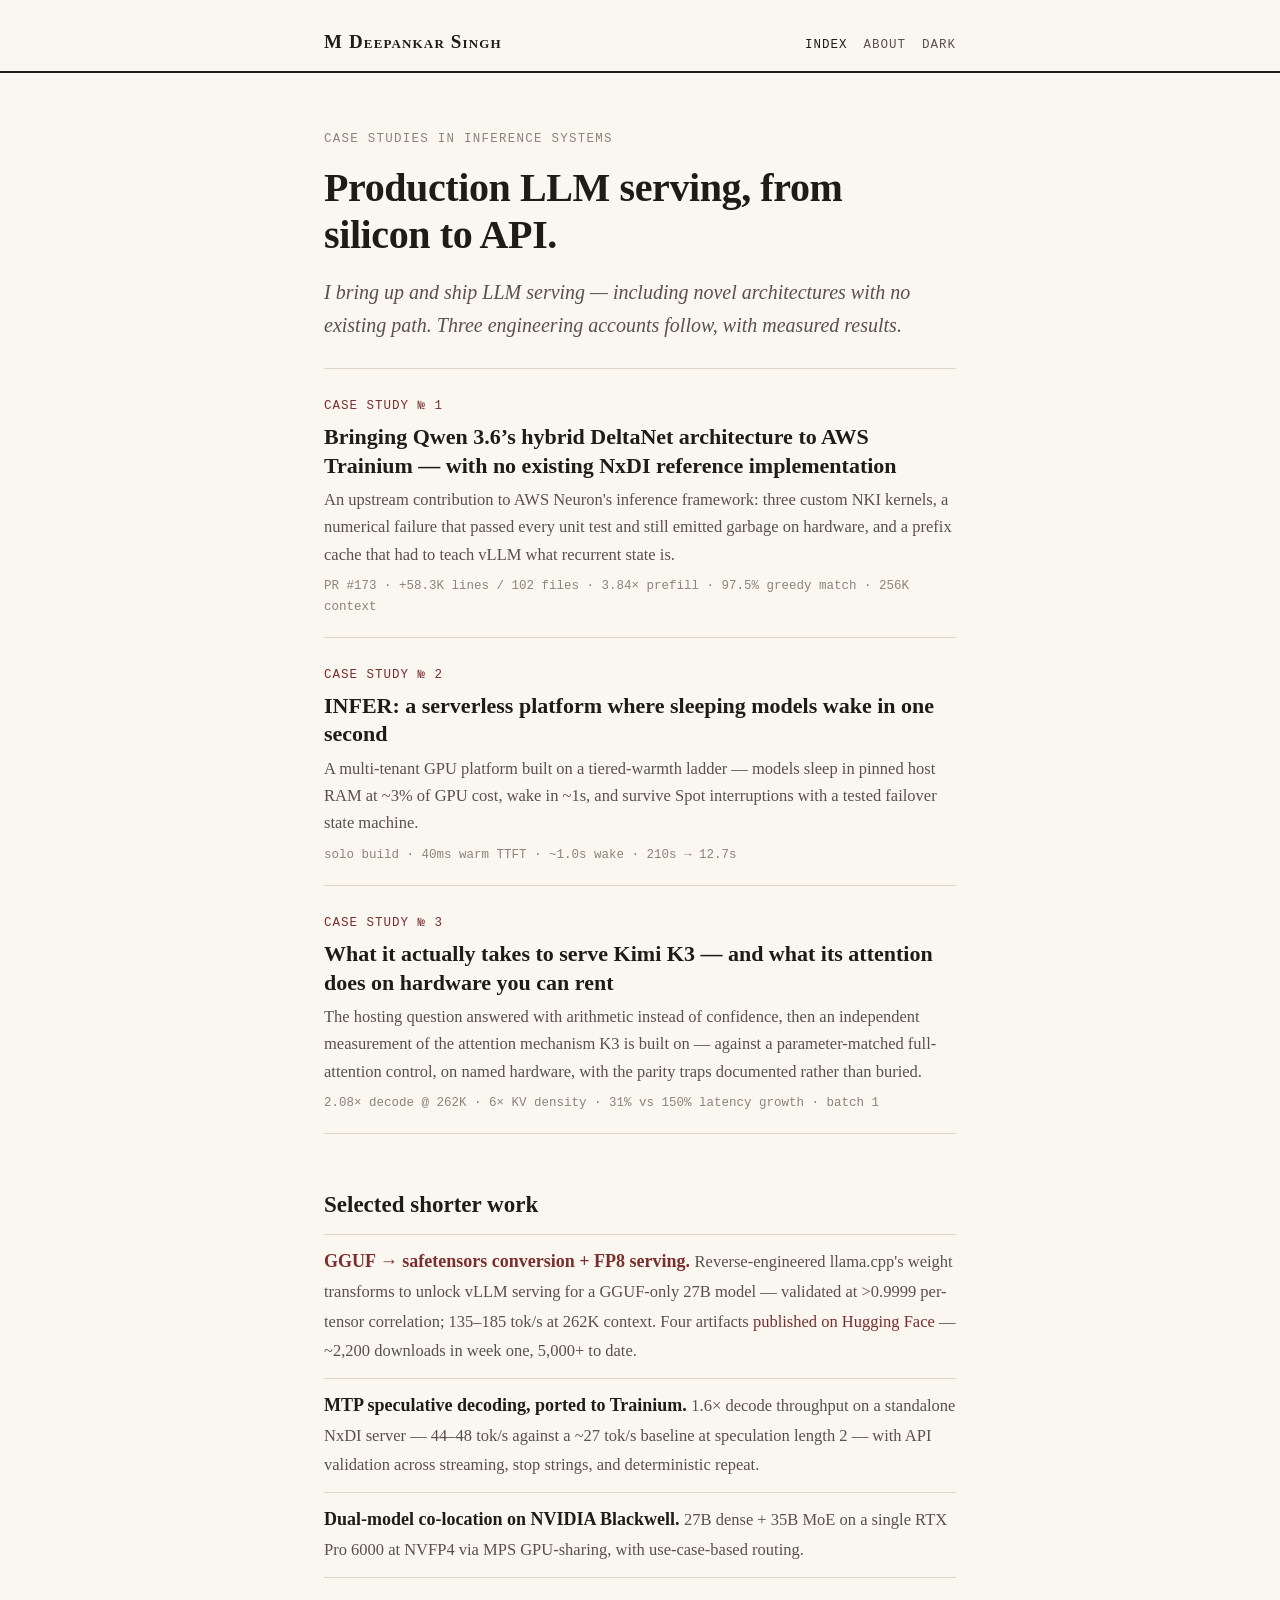
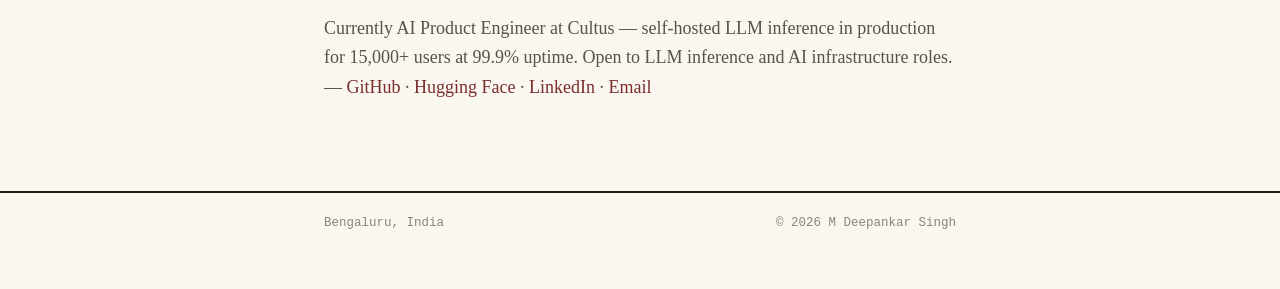
==== commit 9fa33845: "Add case study 3: Kimi K3 hosting and KDA measurement" ====
--- a/index.html
+++ b/index.html
@@ -4,7 +4,21 @@
 <meta charset="UTF-8">
 <meta name="viewport" content="width=device-width, initial-scale=1.0">
 <title>M Deepankar Singh — Inference Systems</title>
-<meta name="description" content="Inference systems engineer. Case studies in production LLM serving: AWS Trainium bring-up, multi-tenant GPU platforms, quantization.">
+<meta name="description" content="Inference systems engineer. Case studies in production LLM serving: AWS Trainium bring-up, multi-tenant GPU platforms, and measured long-context inference.">
+
+<meta property="og:type" content="website">
+<meta property="og:site_name" content="M Deepankar Singh — Inference Systems">
+<meta property="og:url" content="https://m-deepankar-singh.github.io/">
+<meta property="og:title" content="M Deepankar Singh — Production LLM serving, from silicon to API">
+<meta property="og:description" content="Case studies in inference systems: a hybrid DeltaNet architecture brought to AWS Trainium, a serverless GPU platform where sleeping models wake in one second, and an independent measurement of Kimi Delta Attention.">
+<meta property="og:image" content="https://m-deepankar-singh.github.io/tweet-card.png">
+<meta property="og:image:width" content="1600">
+<meta property="og:image:height" content="900">
+<meta name="twitter:card" content="summary_large_image">
+<meta name="twitter:title" content="M Deepankar Singh — Production LLM serving, from silicon to API">
+<meta name="twitter:description" content="Case studies in inference systems: a hybrid DeltaNet architecture brought to AWS Trainium, a serverless GPU platform where sleeping models wake in one second, and an independent measurement of Kimi Delta Attention.">
+<meta name="twitter:image" content="https://m-deepankar-singh.github.io/tweet-card.png">
+
 <link rel="stylesheet" href="styles.css">
 <script src="theme.js"></script>
 </head>
@@ -28,7 +42,7 @@
     <h1>Production LLM serving, from silicon to API.</h1>
     <p class="cover-role">
       I bring up and ship LLM serving — including novel architectures with no existing path.
-      Two engineering accounts follow, with measured results.
+      Three engineering accounts follow, with measured results.
     </p>
 
     <div class="toc">
@@ -51,6 +65,17 @@
           tested failover state machine.
         </p>
         <div class="toc-stats">solo build · 40ms warm TTFT · ~1.0s wake · 210s → 12.7s</div>
+      </a>
+      <a class="toc-item" href="kimi-kda.html">
+        <span class="toc-no">CASE STUDY № 3</span>
+        <div class="toc-title">What it actually takes to serve Kimi K3 — and what its attention does on hardware you can rent</div>
+        <p class="toc-abs">
+          The hosting question answered with arithmetic instead of confidence, then an independent
+          measurement of the attention mechanism K3 is built on — against a parameter-matched
+          full-attention control, on named hardware, with the parity traps documented rather
+          than buried.
+        </p>
+        <div class="toc-stats">2.08× decode @ 262K · 6× KV density · 31% vs 150% latency growth · batch 1</div>
       </a>
     </div>
 
--- a/styles.css
+++ b/styles.css
@@ -205,3 +205,48 @@
   h1 { font-size: 27px; }
   .fig-row > div { min-width: 0; flex-basis: 100%; }
 }
+
+/* ---------- data tables ---------- */
+h3 {
+  font-size: 18.5px; font-weight: 700; margin: 32px 0 10px; line-height: 1.35;
+  font-family: var(--sans); letter-spacing: -0.01em;
+}
+.tbl {
+  margin: 22px 0; overflow-x: auto; -webkit-overflow-scrolling: touch;
+  border: 1px solid var(--rule); border-radius: 4px; background: var(--paper-2);
+}
+.tbl table {
+  border-collapse: collapse; width: 100%; min-width: 460px;
+  font-family: var(--mono); font-size: 13px; line-height: 1.5;
+  font-variant-numeric: tabular-nums;
+}
+.tbl th, .tbl td {
+  padding: 9px 14px; text-align: left; border-bottom: 1px solid var(--rule);
+  white-space: nowrap;
+}
+.tbl th {
+  color: var(--ink-3); font-weight: 400; text-transform: uppercase;
+  font-size: 11px; letter-spacing: 0.07em;
+  border-bottom: 1px solid var(--ink-3);
+}
+.tbl td { color: var(--ink-2); }
+.tbl td:first-child { color: var(--ink); }
+.tbl td b, .tbl th b { color: var(--ink); font-weight: 700; }
+.tbl tr:last-child td { border-bottom: none; }
+.tbl.spec table { min-width: 340px; }
+.tbl.spec td { white-space: normal; }
+.tbl.spec td:first-child { width: 34%; color: var(--ink-3); }
+.tbl-note {
+  font-family: var(--mono); font-size: 11.5px; color: var(--ink-3);
+  margin: -12px 0 22px;
+}
+.caveats { margin: 18px 0 0; padding-left: 22px; }
+.caveats li { margin-bottom: 10px; color: var(--ink-2); font-size: 16.5px; line-height: 1.6; }
+.caveats li b, .caveats li strong { color: var(--ink); }
+@media (max-width: 540px) {
+  .tbl table { font-size: 11.5px; min-width: 0; }
+  .tbl.spec table { min-width: 0; }
+  .tbl th, .tbl td { padding: 7px 7px; }
+  .tbl th { font-size: 9.5px; letter-spacing: 0.03em; white-space: normal; }
+  .tbl td { white-space: normal; }
+}
